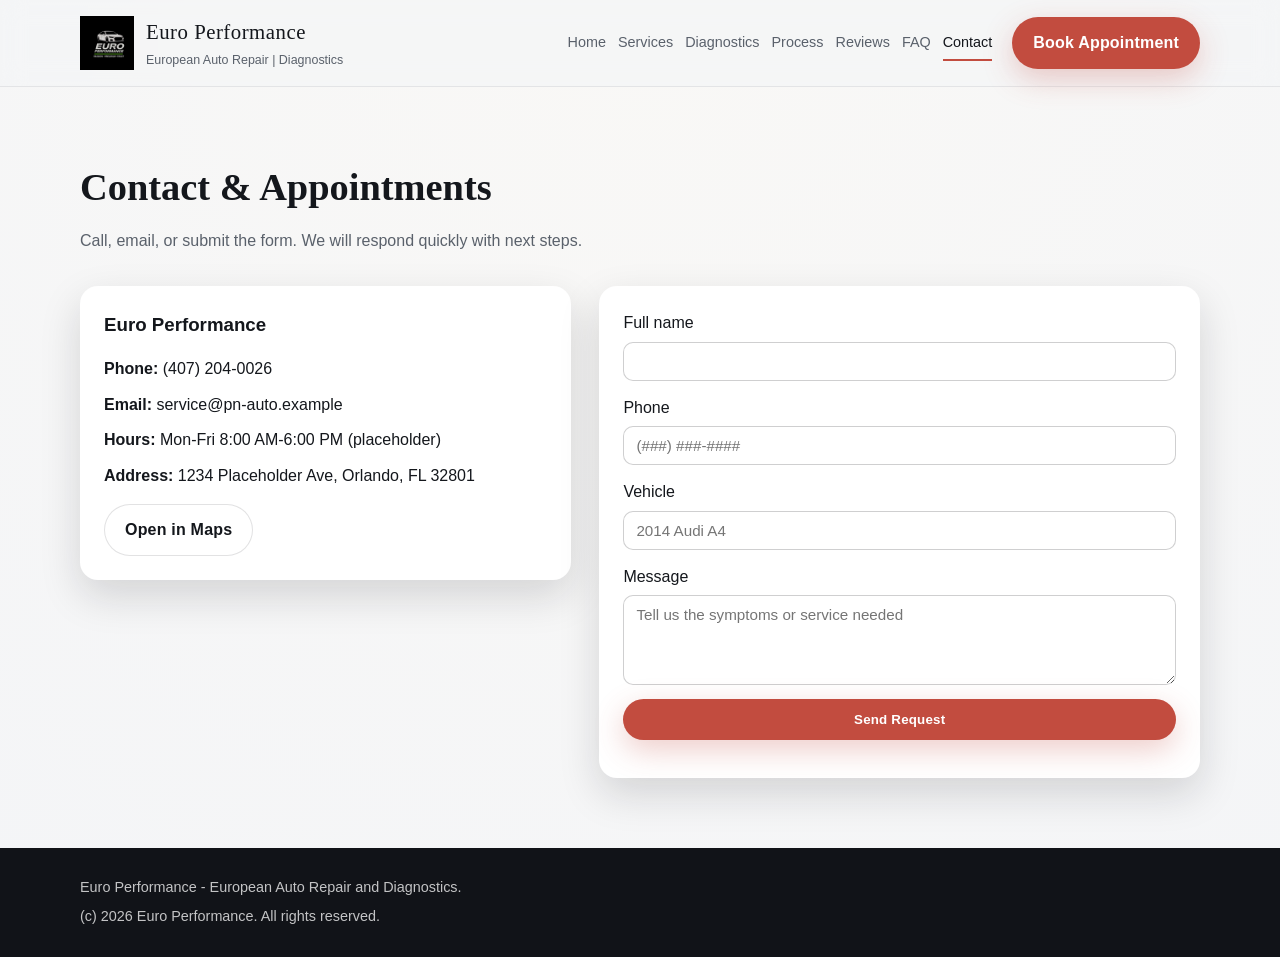
==== contact.html @ 00151415 "Initial commit" ====
<!doctype html>
<html lang="en">
<head>
  <meta charset="utf-8">
  <meta name="viewport" content="width=device-width, initial-scale=1">
  <title>Contact | Euro Performance</title>
  <meta name="description" content="Contact Euro Performance to book a European auto repair or diagnostics appointment.">
  <meta property="og:title" content="Contact | Euro Performance">
  <meta property="og:description" content="Call, email, or request an appointment for European auto repair and diagnostics.">
  <meta property="og:type" content="website">
  <meta property="og:image" content="assets/og-placeholder.svg">
  <meta property="og:url" content="https://example.com/contact.html">
  <link rel="stylesheet" href="styles.css">
  <script type="application/ld+json">
  {
    "@context": "https://schema.org",
    "@type": "LocalBusiness",
    "name": "Euro Performance",
    "description": "European auto repair and diagnostics.",
    "telephone": "+1-407-204-0026",
    "address": {
      "@type": "PostalAddress",
      "streetAddress": "1234 Placeholder Ave",
      "addressLocality": "Orlando",
      "addressRegion": "FL",
      "postalCode": "32801",
      "addressCountry": "US"
    },
    "areaServed": "Orlando, FL",
    "url": "https://example.com"
  }
  </script>
</head>
<body>
  <a class="skip-link" href="#main" data-no-transition="true">Skip to content</a>
  <div id="pageTransition" class="page-transition" aria-hidden="true">
    <div class="wipe"></div>
  </div>
  <header class="site-header" aria-label="Primary">
    <div class="container header-inner">
      <div class="brand">
        <img class="brand-logo" src="galery/logo/logo.jpg" alt="Euro Performance logo">
        <div class="brand-text">
          <span class="brand-name">Euro Performance</span>
          <span class="brand-tag">European Auto Repair | Diagnostics</span>
        </div>
      </div>
      <nav class="nav" aria-label="Site">
        <a href="index.html">Home</a>
        <a href="services.html">Services</a>
        <a href="diagnostics.html">Diagnostics</a>
        <a href="process.html">Process</a>
        <a href="reviews.html">Reviews</a>
        <a href="faq.html">FAQ</a>
        <a class="is-active" href="contact.html" aria-current="page">Contact</a>
      </nav>
      <a class="btn btn-primary header-cta" href="contact.html" aria-label="Book Appointment">Book Appointment</a>
    </div>
  </header>

  <main id="main">
    <section id="contact" class="section reveal">
      <div class="container">
        <div class="section-header">
          <h2 class="section-title" tabindex="-1">Contact & Appointments</h2>
          <p>Call, email, or submit the form. We will respond quickly with next steps.</p>
        </div>
        <div class="contact-grid">
          <div class="contact-card">
            <h3>Euro Performance</h3>
            <ul class="contact-list">
              <li><strong>Phone:</strong> <a href="tel:+14072040026">(407) 204-0026</a></li>
              <li><strong>Email:</strong> <a href="mailto:service@pn-auto.example">service@pn-auto.example</a></li>
              <li><strong>Hours:</strong> Mon-Fri 8:00 AM-6:00 PM (placeholder)</li>
              <li><strong>Address:</strong> 1234 Placeholder Ave, Orlando, FL 32801</li>
            </ul>
            <a class="btn btn-secondary" href="https://maps.google.com/?q=1234+Placeholder+Ave+Orlando+FL+32801" target="_blank" rel="noopener">Open in Maps</a>
          </div>
          <form id="contact-form" class="contact-form" aria-label="Contact form">
            <div class="field">
              <label for="name">Full name</label>
              <input id="name" name="name" type="text" autocomplete="name" required>
            </div>
            <div class="field">
              <label for="phone">Phone</label>
              <input id="phone" name="phone" type="tel" autocomplete="tel" required placeholder="(###) ###-####">
            </div>
            <div class="field">
              <label for="vehicle">Vehicle</label>
              <input id="vehicle" name="vehicle" type="text" placeholder="2014 Audi A4" required>
            </div>
            <div class="field">
              <label for="message">Message</label>
              <textarea id="message" name="message" rows="4" required placeholder="Tell us the symptoms or service needed"></textarea>
            </div>
            <button class="btn btn-primary" type="submit">Send Request</button>
            <p id="form-status" class="form-status" role="status" aria-live="polite"></p>
            <p id="form-success" class="form-success" hidden>Thanks - we'll reach out shortly.</p>
          </form>
        </div>
      </div>
    </section>
  </main>

  <footer class="site-footer">
    <div class="container footer-inner">
      <p>Euro Performance - European Auto Repair and Diagnostics.</p>
      <p>(c) <span id="year"></span> Euro Performance. All rights reserved.</p>
    </div>
  </footer>

  <script src="app.js"></script>
</body>
</html>
---- styles.css ----
﻿:root {
  --bg: #f4f5f7;
  --bg-alt: #eceff3;
  --bg-dark: #111318;
  --text: #14171c;
  --muted: #5a616b;
  --accent: #c24c3f;
  --accent-dark: #a33a30;
  --card: #ffffff;
  --shadow: 0 16px 40px rgba(17, 19, 24, 0.15);
  --radius: 18px;
  --radius-sm: 12px;
  --font-display: "Cormorant Garamond", "Times New Roman", serif;
  --font-body: "Avenir Next", "Segoe UI", "Helvetica Neue", sans-serif;
  --hero-image: linear-gradient(135deg, #171b22, #2e3845);
  --header-height: 86px;
  --transition-duration: 900ms;
  --transition-ease: cubic-bezier(0.65, 0, 0.35, 1);
}

* {
  box-sizing: border-box;
  margin: 0;
  padding: 0;
}

html {
  scroll-behavior: auto;
}

body {
  font-family: var(--font-body);
  color: var(--text);
  background: radial-gradient(circle at top, #f9f8f6, var(--bg)) fixed;
  line-height: 1.6;
}

img {
  max-width: 100%;
  display: block;
}

a {
  color: inherit;
  text-decoration: none;
}

main {
  transition: filter 0.3s ease;
}

body.is-transitioning main {
  filter: blur(1.6px);
}

body.is-transitioning main,
body.is-transitioning header,
body.is-transitioning footer {
  pointer-events: none;
}

.skip-link {
  position: absolute;
  left: -999px;
  top: 12px;
  background: #fff;
  color: #000;
  padding: 8px 12px;
  border-radius: 6px;
  z-index: 20;
}

.skip-link:focus {
  left: 12px;
}

.page-transition {
  position: fixed;
  inset: 0;
  z-index: 999;
  pointer-events: none;
  opacity: 0;
  transition: opacity 0.2s ease;
}

.page-transition.is-active {
  opacity: 1;
}

.page-transition .wipe {
  position: absolute;
  inset: 0;
  background: linear-gradient(120deg, rgba(12, 14, 18, 0.96) 0%, rgba(28, 34, 42, 0.98) 55%, rgba(194, 76, 63, 0.35) 100%);
  clip-path: polygon(-30% 0, 0 0, -10% 100%, -40% 100%);
  transform: translateZ(0);
}

.page-transition.is-active .wipe {
  animation: wipe-diagonal var(--transition-duration) var(--transition-ease) forwards;
}

@supports not (clip-path: polygon(0 0, 100% 0, 100% 100%, 0 100%)) {
  .page-transition .wipe {
    clip-path: none;
    transform: translateX(-100%);
  }

  .page-transition.is-active .wipe {
    animation-name: wipe-fallback;
  }
}

@keyframes wipe-diagonal {
  0% {
    clip-path: polygon(-30% 0, 0 0, -10% 100%, -40% 100%);
  }
  50% {
    clip-path: polygon(0 0, 100% 0, 100% 100%, 0 100%);
  }
  100% {
    clip-path: polygon(100% 0, 130% 0, 160% 100%, 100% 100%);
  }
}

@keyframes wipe-fallback {
  0% {
    transform: translateX(-100%);
  }
  50% {
    transform: translateX(0);
  }
  100% {
    transform: translateX(100%);
  }
}

.container {
  width: min(1120px, 92vw);
  margin: 0 auto;
}

.site-header {
  position: sticky;
  top: 0;
  z-index: 10;
  background: rgba(244, 245, 247, 0.9);
  backdrop-filter: blur(12px);
  border-bottom: 1px solid rgba(18, 20, 25, 0.08);
}

.header-inner {
  min-height: var(--header-height);
  display: flex;
  align-items: center;
  gap: 12px 20px;
  flex-wrap: wrap;
  padding: 12px 0;
}

.brand {
  display: flex;
  align-items: center;
  gap: 12px;
  font-family: var(--font-display);
}

.brand-logo {
  width: 54px;
  height: 54px;
  object-fit: contain;
}

.brand-text {
  display: flex;
  flex-direction: column;
  gap: 2px;
}

.brand-name {
  font-size: 1.3rem;
  letter-spacing: 0.5px;
}

.brand-tag {
  font-size: 0.78rem;
  color: var(--muted);
  font-family: var(--font-body);
}

.nav {
  display: flex;
  flex-wrap: wrap;
  gap: 12px;
  width: 100%;
  order: 3;
  font-size: 0.9rem;
  padding-bottom: 6px;
}

.nav a {
  position: relative;
  display: inline-flex;
  color: var(--muted);
  transition: color 0.2s ease;
}

.nav a::after {
  content: "";
  position: absolute;
  left: 0;
  right: 0;
  bottom: -6px;
  height: 2px;
  background: var(--accent);
  transform: scaleX(0);
  transform-origin: left;
  transition: transform 0.25s ease;
}

.nav a:hover {
  color: var(--text);
}

.nav a.is-active {
  color: var(--text);
}

.nav a.is-active::after {
  transform: scaleX(1);
}

.header-cta {
  margin-left: auto;
  order: 2;
}

.btn {
  display: inline-flex;
  align-items: center;
  justify-content: center;
  padding: 12px 20px;
  border-radius: 999px;
  border: 1px solid transparent;
  font-weight: 600;
  letter-spacing: 0.2px;
  transition: transform 0.2s ease, box-shadow 0.2s ease, background 0.2s ease;
}

.btn-primary {
  background: var(--accent);
  color: #fff;
  box-shadow: 0 10px 30px rgba(194, 76, 63, 0.28);
}

.btn-primary:hover {
  background: var(--accent-dark);
  transform: translateY(-1px);
}

.btn-secondary {
  background: #fff;
  border-color: rgba(17, 19, 24, 0.12);
  color: var(--text);
}

.btn-secondary:hover {
  transform: translateY(-1px);
  box-shadow: 0 12px 26px rgba(17, 19, 24, 0.12);
}

.hero {
  position: relative;
  color: #f6f7f9;
  padding: calc(var(--header-height) + 48px) 0 64px;
  overflow: hidden;
}

.hero::before {
  content: "";
  position: absolute;
  inset: 0;
  background-image: var(--hero-image);
  background-size: cover;
  background-position: center;
  filter: saturate(1.05);
  transform: scale(1.02);
  z-index: -2;
}

.hero::after {
  content: "";
  position: absolute;
  inset: 0;
  background: linear-gradient(120deg, rgba(14, 16, 20, 0.9) 0%, rgba(14, 16, 20, 0.6) 50%, rgba(14, 16, 20, 0.2) 100%);
  z-index: -1;
}

.hero-inner {
  display: grid;
  gap: 28px;
}

.hero-copy h1 {
  font-family: var(--font-display);
  font-size: clamp(2.4rem, 4vw, 3.4rem);
  line-height: 1.1;
  margin-bottom: 16px;
}

.eyebrow {
  font-size: 0.9rem;
  text-transform: uppercase;
  letter-spacing: 2px;
  color: rgba(255, 255, 255, 0.7);
  margin-bottom: 12px;
}

.subhead {
  font-size: 1.05rem;
  color: rgba(255, 255, 255, 0.82);
  max-width: 560px;
}

.value-list {
  list-style: none;
  margin: 18px 0 22px;
  display: grid;
  gap: 10px;
}

.value-list li {
  position: relative;
  padding-left: 24px;
}

.value-list li::before {
  content: "";
  position: absolute;
  left: 0;
  top: 9px;
  width: 10px;
  height: 10px;
  background: var(--accent);
  border-radius: 50%;
}

.hero-ctas {
  display: flex;
  flex-wrap: wrap;
  gap: 14px;
  margin-bottom: 24px;
}

.hero-metrics {
  display: flex;
  gap: 24px;
  flex-wrap: wrap;
}

.metric {
  display: flex;
  flex-direction: column;
  gap: 4px;
  font-weight: 600;
}

.metric-value {
  font-size: 1.8rem;
  font-family: var(--font-display);
}

.metric-label {
  font-size: 0.88rem;
  color: rgba(255, 255, 255, 0.7);
}

.hero-card {
  background: rgba(255, 255, 255, 0.08);
  border: 1px solid rgba(255, 255, 255, 0.12);
  border-radius: var(--radius);
  padding: 24px;
  backdrop-filter: blur(10px);
}

.hero-card h3 {
  font-size: 1.4rem;
  margin-bottom: 10px;
}

.hero-card p {
  color: rgba(255, 255, 255, 0.75);
}

.hero-card-list {
  display: grid;
  gap: 10px;
  margin-top: 18px;
}

.pill {
  display: inline-flex;
  align-items: center;
  padding: 6px 12px;
  border-radius: 999px;
  background: rgba(255, 255, 255, 0.12);
  font-size: 0.85rem;
  margin-right: 8px;
}

.trust-band {
  margin-top: 32px;
  display: flex;
  flex-wrap: wrap;
  gap: 18px;
  justify-content: center;
  padding: 16px 0 0;
  color: rgba(255, 255, 255, 0.86);
  border-top: 1px solid rgba(255, 255, 255, 0.14);
}

.trust-step {
  display: flex;
  align-items: center;
  gap: 10px;
  font-weight: 600;
}

.trust-step .icon {
  width: 32px;
  height: 32px;
  border-radius: 50%;
  border: 1px solid rgba(255, 255, 255, 0.25);
  display: inline-flex;
  align-items: center;
  justify-content: center;
}

.trust-step svg {
  width: 18px;
  height: 18px;
}

.section {
  padding: 70px 0;
  scroll-margin-top: calc(var(--header-height) + 24px);
}

.section.alt {
  background: var(--bg-alt);
}

.section-title:focus {
  outline: 2px solid rgba(194, 76, 63, 0.6);
  outline-offset: 6px;
}

.section.is-incoming {
  animation: section-in 0.55s ease;
}

@keyframes section-in {
  from {
    opacity: 0.65;
    transform: translateY(10px);
  }
  to {
    opacity: 1;
    transform: translateY(0);
  }
}

.section-header {
  margin-bottom: 32px;
}

.section-header h2 {
  font-family: var(--font-display);
  font-size: clamp(1.9rem, 3vw, 2.6rem);
  margin-bottom: 10px;
}

.section-header p {
  color: var(--muted);
  max-width: 680px;
}

.services-section {
  padding-top: 22px;
}

.services-section .section-header {
  margin-bottom: 10px;
}

.services-section .section-header h2 {
  margin-bottom: 6px;
}

.card-grid {
  display: grid;
  gap: 18px;
}

.card {
  background: var(--card);
  border-radius: var(--radius);
  padding: 22px;
  box-shadow: var(--shadow);
}

.card h3 {
  font-size: 1.2rem;
  margin-bottom: 10px;
}

.card p {
  color: var(--muted);
}

.services-layout {
  display: grid;
  gap: 24px;
  grid-template-columns: minmax(240px, 290px) minmax(0, 1fr);
  align-items: start;
}

.services-menu {
  background: linear-gradient(160deg, rgba(255, 255, 255, 0.9), rgba(236, 239, 243, 0.95));
  border-radius: var(--radius);
  padding: 18px;
  box-shadow: var(--shadow);
  display: grid;
  gap: 10px;
  border: 1px solid rgba(17, 19, 24, 0.08);
}

.service-tab {
  border: none;
  background: transparent;
  text-align: left;
  padding: 14px 16px;
  border-radius: 12px;
  font-size: 1.02rem;
  font-weight: 600;
  color: var(--text);
  cursor: pointer;
  transition: background 0.25s ease, transform 0.25s ease, color 0.25s ease, box-shadow 0.25s ease;
}

.service-tab:hover {
  background: rgba(194, 76, 63, 0.08);
}

.service-tab.is-active {
  background: linear-gradient(130deg, rgba(194, 76, 63, 0.18), rgba(17, 19, 24, 0.08));
  color: #1a1d23;
  box-shadow: 0 10px 24px rgba(194, 76, 63, 0.18);
  transform: translateY(-1px);
}

.service-tab:focus-visible {
  outline: 2px solid rgba(194, 76, 63, 0.5);
  outline-offset: 2px;
}

.services-panels {
  position: relative;
}

.services-panels::before,
.services-panels::after {
  content: "";
  position: absolute;
  inset: -20px;
  border-radius: calc(var(--radius) + 10px);
  pointer-events: none;
}

.services-panels::before {
  background: radial-gradient(circle at 15% 20%, rgba(194, 76, 63, 0.18), transparent 55%),
    radial-gradient(circle at 85% 20%, rgba(31, 111, 120, 0.18), transparent 50%),
    radial-gradient(circle at 70% 90%, rgba(122, 74, 143, 0.16), transparent 55%);
  opacity: 0.8;
}

.services-panels::after {
  background: linear-gradient(120deg, rgba(15, 18, 24, 0.05), rgba(255, 255, 255, 0));
  opacity: 0.6;
}

.service-panel {
  position: relative;
  background: linear-gradient(135deg, #ffffff 0%, #f2f4f7 50%, #f9f7f4 100%);
  border-radius: var(--radius);
  padding: 36px;
  box-shadow: var(--shadow);
  display: none;
  border: 1px solid rgba(17, 19, 24, 0.08);
  overflow: hidden;
}

.service-panel.is-active {
  display: block;
  animation: panel-glide 0.45s ease;
}

.service-panel::before {
  content: "";
  position: absolute;
  right: -120px;
  top: -140px;
  width: 320px;
  height: 320px;
  background: radial-gradient(circle, rgba(194, 76, 63, 0.22), transparent 65%);
  border-radius: 50%;
}

.service-panel::after {
  content: "";
  position: absolute;
  left: -80px;
  bottom: -120px;
  width: 280px;
  height: 280px;
  background: radial-gradient(circle, rgba(31, 111, 120, 0.2), transparent 70%);
  border-radius: 50%;
}

.service-panel-inner {
  position: relative;
  z-index: 1;
  display: grid;
  gap: 20px;
}

.service-media {
  display: grid;
  grid-template-columns: 1.15fr 0.85fr;
  grid-template-rows: repeat(2, minmax(0, 1fr));
  gap: 12px;
  margin-top: 4px;
}

.service-media img {
  width: 100%;
  height: 100%;
  min-height: 140px;
  object-fit: cover;
  border-radius: 14px;
  box-shadow: 0 16px 30px rgba(17, 19, 24, 0.18);
}

.service-media img:first-child {
  grid-row: span 2;
}

.service-media.is-duo {
  grid-template-columns: repeat(2, minmax(0, 1fr));
  grid-template-rows: auto;
}

.service-media.is-duo img:first-child {
  grid-row: auto;
}

.service-media.is-duo img {
  min-height: 180px;
}

.service-hero {
  display: grid;
  grid-template-columns: minmax(0, 1.1fr) minmax(0, 0.9fr);
  gap: 22px;
  align-items: center;
}

.service-hero-copy p {
  max-width: 560px;
}

.service-grid {
  display: grid;
  grid-template-columns: repeat(2, minmax(0, 1fr));
  gap: 18px;
}

.service-grid.three {
  grid-template-columns: repeat(3, minmax(0, 1fr));
}

.service-block {
  background: rgba(255, 255, 255, 0.7);
  border-radius: 14px;
  padding: 16px;
  border: 1px solid rgba(17, 19, 24, 0.08);
  box-shadow: inset 0 0 0 1px rgba(255, 255, 255, 0.4);
}

.service-subtitle {
  font-size: 1.02rem;
  letter-spacing: 0.4px;
  text-transform: uppercase;
  color: rgba(20, 23, 28, 0.75);
}

.service-steps {
  list-style: none;
  display: grid;
  gap: 12px;
  padding: 0;
  margin: 0;
}

.service-steps li {
  background: rgba(255, 255, 255, 0.7);
  border-radius: 12px;
  padding: 12px 14px;
  border: 1px solid rgba(17, 19, 24, 0.08);
}

.service-steps strong {
  color: var(--accent-dark);
  font-weight: 700;
  display: block;
  margin-bottom: 4px;
}

.service-note {
  font-weight: 600;
  color: rgba(20, 23, 28, 0.7);
}

.service-symptoms {
  font-weight: 600;
  color: var(--muted);
}

.service-callout {
  padding: 16px 18px;
  border-radius: 16px;
  background: linear-gradient(120deg, rgba(194, 76, 63, 0.12), rgba(31, 111, 120, 0.08));
  border: 1px solid rgba(17, 19, 24, 0.08);
}

.service-cta {
  width: fit-content;
}

.service-rebuild {
  display: grid;
  gap: 16px;
  padding-top: 6px;
}

.service-rebuild-gallery {
  display: grid;
  grid-template-columns: repeat(auto-fit, minmax(120px, 1fr));
  gap: 10px;
}

.service-rebuild-gallery img {
  width: 100%;
  height: 110px;
  object-fit: cover;
  border-radius: 12px;
  box-shadow: 0 12px 24px rgba(17, 19, 24, 0.18);
}

.service-faq {
  display: grid;
  gap: 12px;
  padding: 16px 18px;
  border-radius: 16px;
  background: rgba(255, 255, 255, 0.72);
  border: 1px solid rgba(17, 19, 24, 0.08);
}

.service-faq-item {
  display: grid;
  gap: 6px;
}

.service-faq-item strong {
  font-weight: 700;
  color: #1a1d23;
}

.panel-eyebrow {
  text-transform: uppercase;
  letter-spacing: 2px;
  font-size: 0.72rem;
  color: rgba(20, 23, 28, 0.7);
}

.services-panels.is-switching .service-panel.is-active {
  animation: panel-glide 0.45s ease;
}

@keyframes panel-glide {
  from {
    opacity: 0.2;
    transform: translateY(16px) scale(0.98);
  }
  to {
    opacity: 1;
    transform: translateY(0) scale(1);
  }
}

.split {
  display: grid;
  gap: 28px;
}

.panel {
  background: var(--card);
  border-radius: var(--radius);
  padding: 24px;
  box-shadow: var(--shadow);
}

.checklist {
  list-style: none;
  display: grid;
  gap: 10px;
  margin-top: 12px;
}

.checklist li {
  padding-left: 28px;
  position: relative;
}

.checklist li::before {
  content: "";
  position: absolute;
  left: 0;
  top: 7px;
  width: 16px;
  height: 16px;
  border-radius: 4px;
  border: 1px solid var(--accent);
  background: linear-gradient(135deg, rgba(194, 76, 63, 0.15), rgba(194, 76, 63, 0.35));
}

.muted {
  color: var(--muted);
}

.gallery-grid {
  display: grid;
  gap: 16px;
  grid-template-columns: repeat(auto-fit, minmax(180px, 1fr));
}

.gallery-item {
  border: none;
  padding: 0;
  border-radius: var(--radius-sm);
  overflow: hidden;
  cursor: pointer;
  background: #0e1014;
  box-shadow: var(--shadow);
  transition: transform 0.2s ease, box-shadow 0.2s ease;
}

.gallery-item:hover {
  transform: translateY(-2px);
  box-shadow: 0 18px 36px rgba(17, 19, 24, 0.2);
}

.gallery-item img {
  width: 100%;
  height: 180px;
  object-fit: cover;
}

.before-after-grid {
  display: grid;
  gap: 18px;
}

.before-after {
  background: var(--card);
  border-radius: var(--radius);
  overflow: hidden;
  box-shadow: var(--shadow);
}

.before-after h3 {
  padding: 16px 20px 0;
}

.before-after-inner {
  display: grid;
  grid-template-columns: repeat(auto-fit, minmax(220px, 1fr));
  gap: 0;
}

.before-after figure {
  margin: 0;
  position: relative;
}

.before-after img {
  width: 100%;
  height: 220px;
  object-fit: cover;
}

.before-after figcaption {
  position: absolute;
  left: 12px;
  top: 12px;
  background: rgba(0, 0, 0, 0.6);
  color: #fff;
  padding: 4px 10px;
  border-radius: 999px;
  font-size: 0.8rem;
}

.timeline {
  list-style: none;
  display: grid;
  gap: 18px;
}

.timeline li {
  display: grid;
  grid-template-columns: 50px 1fr;
  gap: 16px;
  align-items: start;
  background: var(--card);
  border-radius: var(--radius);
  padding: 18px;
  box-shadow: var(--shadow);
}

.step {
  width: 42px;
  height: 42px;
  border-radius: 50%;
  background: rgba(194, 76, 63, 0.14);
  color: var(--accent-dark);
  display: grid;
  place-items: center;
  font-weight: 700;
}

.faq-list {
  display: grid;
  gap: 12px;
}

.faq-list details {
  background: var(--card);
  border-radius: var(--radius);
  padding: 14px 18px;
  box-shadow: var(--shadow);
}

.faq-list summary {
  font-weight: 600;
  cursor: pointer;
}

.contact-grid {
  display: grid;
  gap: 28px;
}

.contact-card {
  background: var(--card);
  border-radius: var(--radius);
  padding: 24px;
  box-shadow: var(--shadow);
}

.contact-list {
  list-style: none;
  display: grid;
  gap: 10px;
  margin: 16px 0;
}

.contact-form {
  background: var(--card);
  border-radius: var(--radius);
  padding: 24px;
  box-shadow: var(--shadow);
  display: grid;
  gap: 14px;
}

.field {
  display: grid;
  gap: 6px;
}

input,
textarea {
  border: 1px solid rgba(17, 19, 24, 0.2);
  border-radius: 10px;
  padding: 10px 12px;
  font-family: inherit;
  font-size: 0.95rem;
}

input:focus,
textarea:focus {
  outline: 2px solid rgba(194, 76, 63, 0.25);
  border-color: rgba(194, 76, 63, 0.6);
}

.input-error {
  border-color: #c24c3f;
  background: rgba(194, 76, 63, 0.06);
}

.form-status {
  color: #c24c3f;
  font-size: 0.9rem;
}

.form-success {
  color: #1e7a4c;
  font-weight: 600;
}

.site-footer {
  background: var(--bg-dark);
  color: rgba(255, 255, 255, 0.75);
  padding: 28px 0;
}

.footer-inner {
  display: grid;
  gap: 6px;
  font-size: 0.9rem;
}

.lightbox {
  position: fixed;
  inset: 0;
  background: rgba(9, 10, 12, 0.85);
  display: flex;
  align-items: center;
  justify-content: center;
  opacity: 0;
  pointer-events: none;
  transition: opacity 0.2s ease;
  z-index: 40;
  padding: 20px;
}

.lightbox.is-open {
  opacity: 1;
  pointer-events: auto;
}

.lightbox-inner {
  background: #0d1014;
  border-radius: var(--radius);
  padding: 20px;
  max-width: 900px;
  width: 100%;
  display: grid;
  gap: 12px;
  color: #fff;
}

.lightbox-inner img {
  width: 100%;
  max-height: 70vh;
  object-fit: contain;
  border-radius: var(--radius-sm);
}

.lightbox-close {
  margin-left: auto;
  background: none;
  border: none;
  color: #fff;
  font-size: 1.6rem;
  cursor: pointer;
}

.reveal {
  opacity: 0;
  transform: translateY(24px);
  transition: opacity 0.6s ease, transform 0.6s ease;
}

.reveal.is-visible {
  opacity: 1;
  transform: translateY(0);
}

.no-scroll {
  overflow: hidden;
}

@media (min-width: 900px) {
  .header-inner {
    flex-wrap: nowrap;
    padding: 0;
  }

  .nav {
    width: auto;
    order: 0;
    margin-left: auto;
    padding-bottom: 0;
  }

  .header-cta {
    margin-left: 0;
  }

  .hero-inner {
    grid-template-columns: 1.2fr 0.8fr;
    align-items: center;
  }

  .card-grid {
    grid-template-columns: repeat(3, 1fr);
  }

  .split {
    grid-template-columns: repeat(2, 1fr);
    align-items: center;
  }

  .before-after-grid {
    grid-template-columns: repeat(2, 1fr);
  }

  .contact-grid {
    grid-template-columns: 0.9fr 1.1fr;
    align-items: start;
  }
}

@media (max-width: 900px) {
  .services-layout {
    grid-template-columns: 1fr;
  }

  .services-menu {
    grid-template-columns: repeat(auto-fit, minmax(180px, 1fr));
  }

  .service-hero {
    grid-template-columns: 1fr;
  }

  .service-media {
    grid-template-columns: repeat(2, minmax(0, 1fr));
    grid-template-rows: auto;
  }

  .service-media img {
    height: 120px;
  }

  .service-media img:first-child {
    grid-row: auto;
  }

  .service-grid {
    grid-template-columns: 1fr;
  }

  .service-media.is-duo img {
    min-height: 140px;
  }

  .service-grid.three {
    grid-template-columns: 1fr;
  }

  .service-rebuild-gallery img {
    height: 96px;
  }
}

@media (prefers-reduced-motion: reduce) {
  * {
    scroll-behavior: auto !important;
  }

  .page-transition {
    display: none;
  }

  .section.is-incoming {
    animation: none;
  }

  .reveal {
    transition: none;
  }

  .btn,
  .gallery-item {
    transition: none;
  }
}
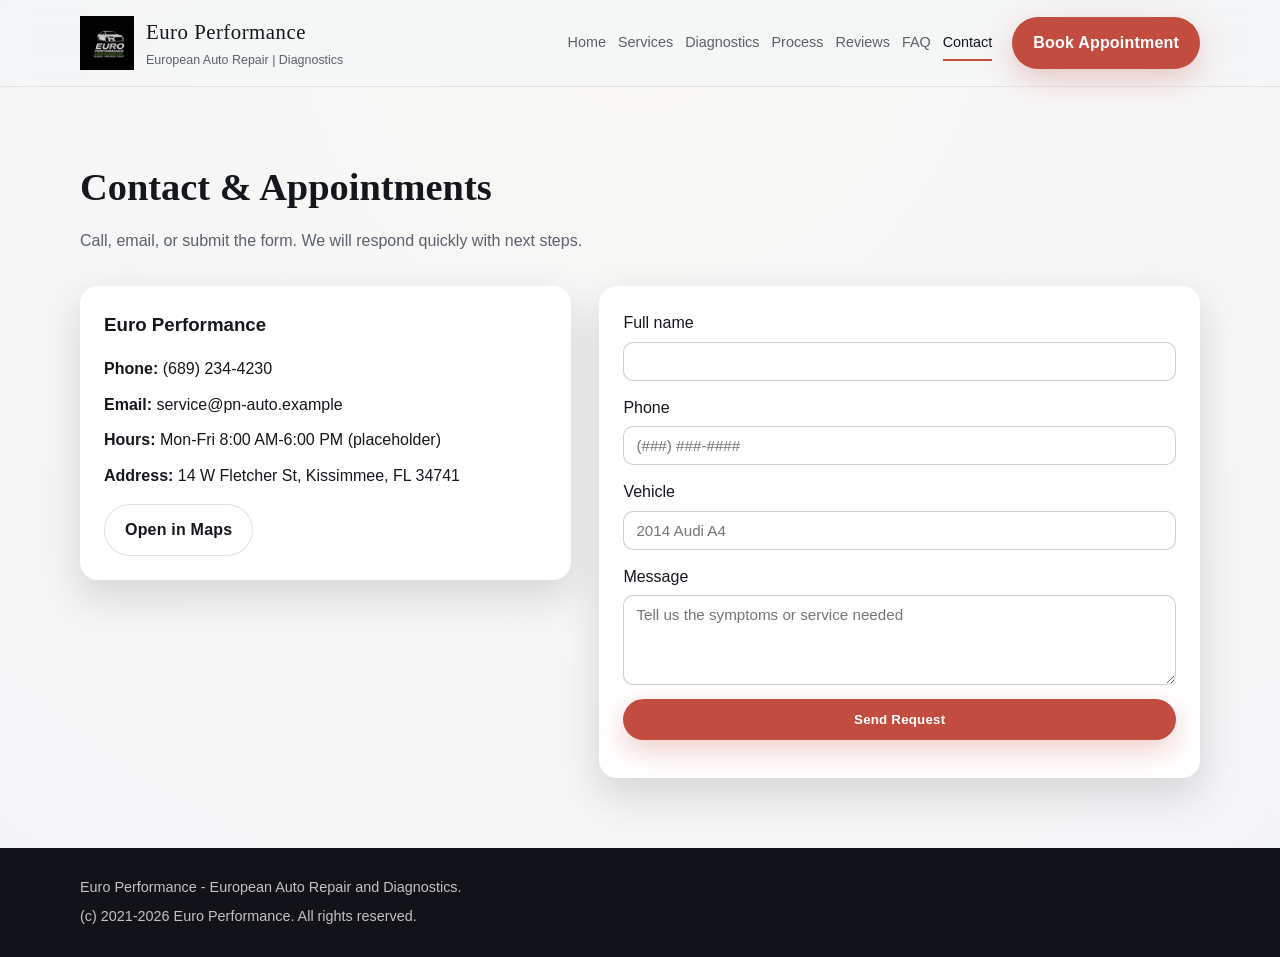
==== commit bc4fea82: "Update contact details" ====
--- a/contact.html
+++ b/contact.html
@@ -17,16 +17,16 @@
     "@type": "LocalBusiness",
     "name": "Euro Performance",
     "description": "European auto repair and diagnostics.",
-    "telephone": "+1-407-204-0026",
+    "telephone": "+1-689-234-4230",
     "address": {
       "@type": "PostalAddress",
-      "streetAddress": "1234 Placeholder Ave",
-      "addressLocality": "Orlando",
+      "streetAddress": "14 W Fletcher St",
+      "addressLocality": "Kissimmee",
       "addressRegion": "FL",
       "postalCode": "32801",
       "addressCountry": "US"
     },
-    "areaServed": "Orlando, FL",
+    "areaServed": "Kissimmee, FL",
     "url": "https://example.com"
   }
   </script>
@@ -69,12 +69,12 @@
           <div class="contact-card">
             <h3>Euro Performance</h3>
             <ul class="contact-list">
-              <li><strong>Phone:</strong> <a href="tel:+14072040026">(407) 204-0026</a></li>
+              <li><strong>Phone:</strong> <a href="tel:+16892344230">(689) 234-4230</a></li>
               <li><strong>Email:</strong> <a href="mailto:service@pn-auto.example">service@pn-auto.example</a></li>
               <li><strong>Hours:</strong> Mon-Fri 8:00 AM-6:00 PM (placeholder)</li>
-              <li><strong>Address:</strong> 1234 Placeholder Ave, Orlando, FL 32801</li>
+              <li><strong>Address:</strong> 14 W Fletcher St, Kissimmee, FL 34741</li>
             </ul>
-            <a class="btn btn-secondary" href="https://maps.google.com/?q=1234+Placeholder+Ave+Orlando+FL+32801" target="_blank" rel="noopener">Open in Maps</a>
+            <a class="btn btn-secondary" href="https://maps.google.com/?q=14+W+Fletcher+St+Kissimmee+FL+34741" target="_blank" rel="noopener">Open in Maps</a>
           </div>
           <form id="contact-form" class="contact-form" aria-label="Contact form">
             <div class="field">
@@ -105,7 +105,7 @@
   <footer class="site-footer">
     <div class="container footer-inner">
       <p>Euro Performance - European Auto Repair and Diagnostics.</p>
-      <p>(c) <span id="year"></span> Euro Performance. All rights reserved.</p>
+      <p>(c) 2021-<span id="year"></span> Euro Performance. All rights reserved.</p>
     </div>
   </footer>
 
@@ -115,3 +115,5 @@
 
 
 
+
+
--- a/styles.css
+++ b/styles.css
@@ -139,6 +139,10 @@
   margin: 0 auto;
 }
 
+.container.narrow {
+  width: min(920px, 92vw);
+}
+
 .site-header {
   position: sticky;
   top: 0;
@@ -484,6 +488,31 @@
   max-width: 680px;
 }
 
+.ai-authority .section-title {
+  margin-bottom: 12px;
+}
+
+.common-questions .qa-list {
+  display: grid;
+  gap: 18px;
+}
+
+.common-questions .qa-item {
+  background: var(--card);
+  border-radius: var(--radius);
+  padding: 20px 22px;
+  box-shadow: var(--shadow);
+}
+
+.common-questions .qa-item h3 {
+  font-size: 1.1rem;
+  margin-bottom: 8px;
+}
+
+.common-questions .qa-item p {
+  color: var(--muted);
+}
+
 .services-section {
   padding-top: 22px;
 }
@@ -1037,6 +1066,11 @@
   display: grid;
   gap: 6px;
   font-size: 0.9rem;
+}
+
+.mission-statement,
+.local-anchor {
+  color: rgba(255, 255, 255, 0.7);
 }
 
 .lightbox {
